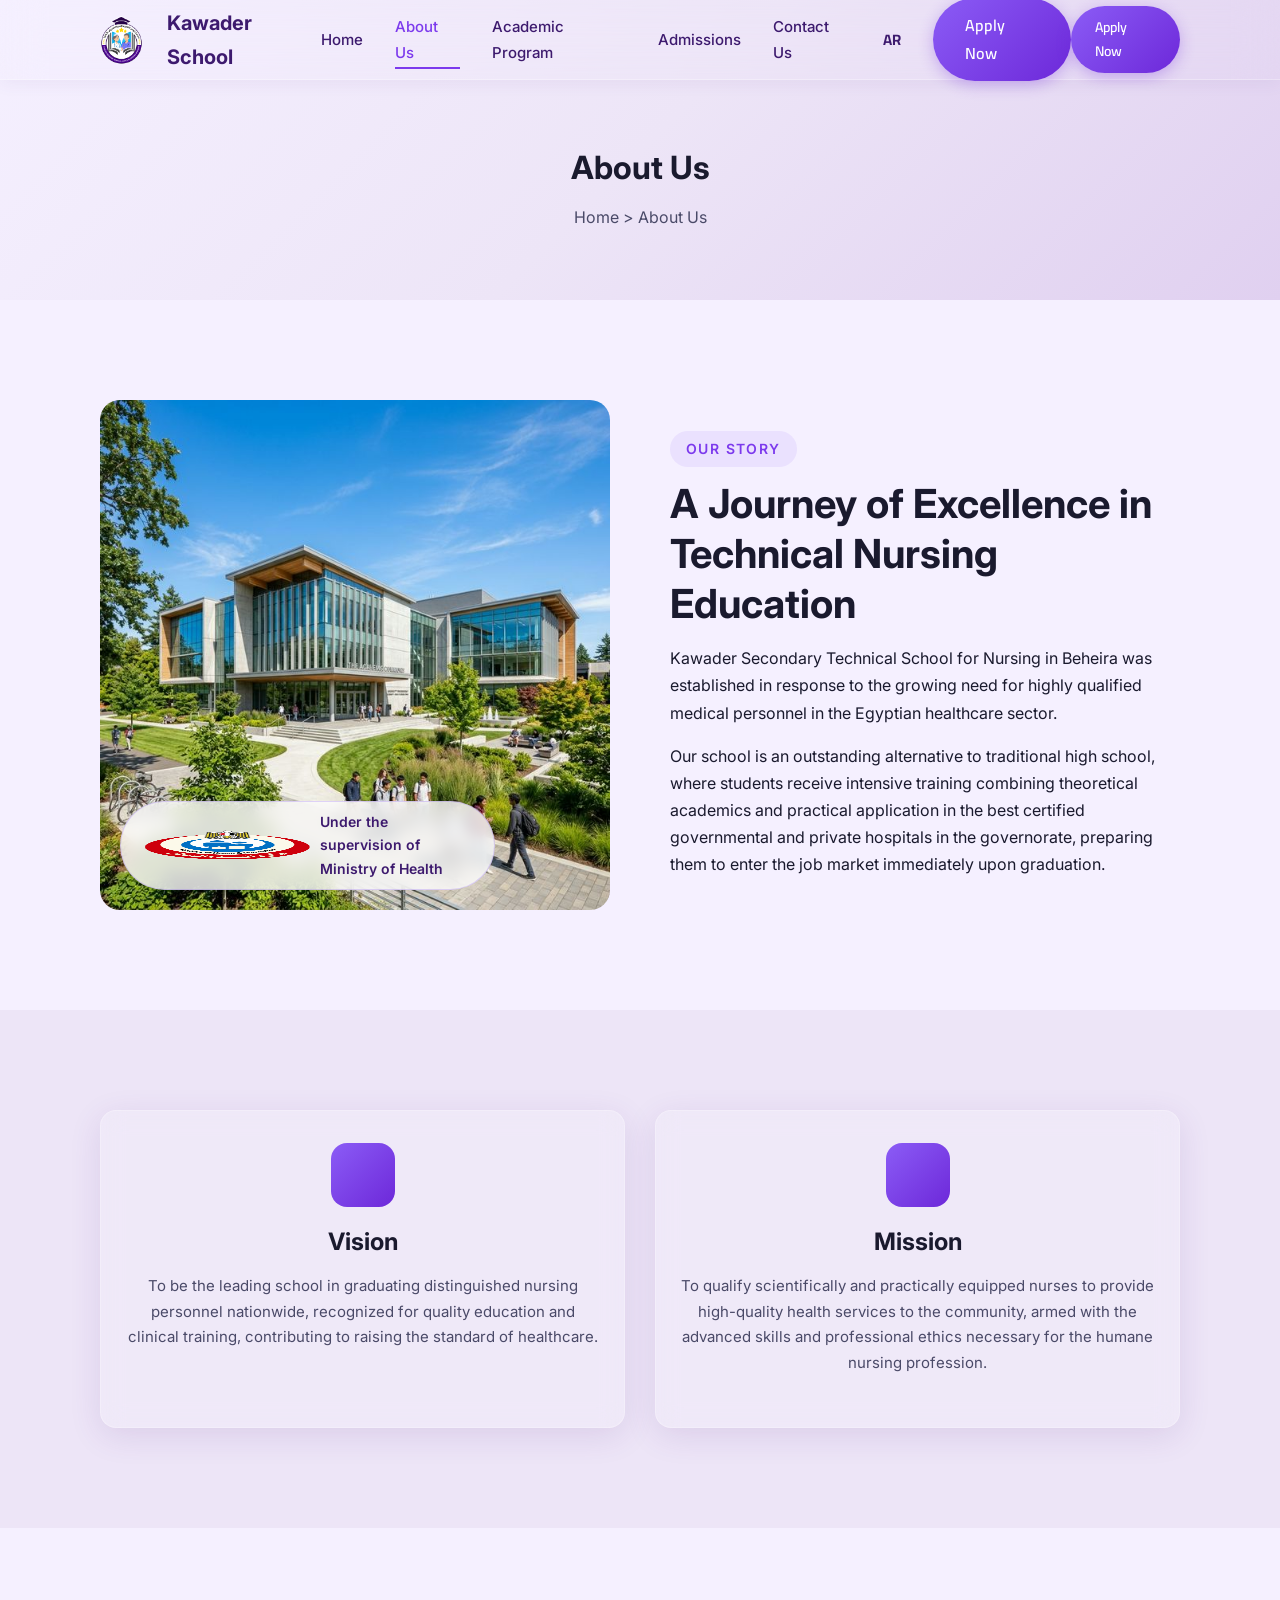
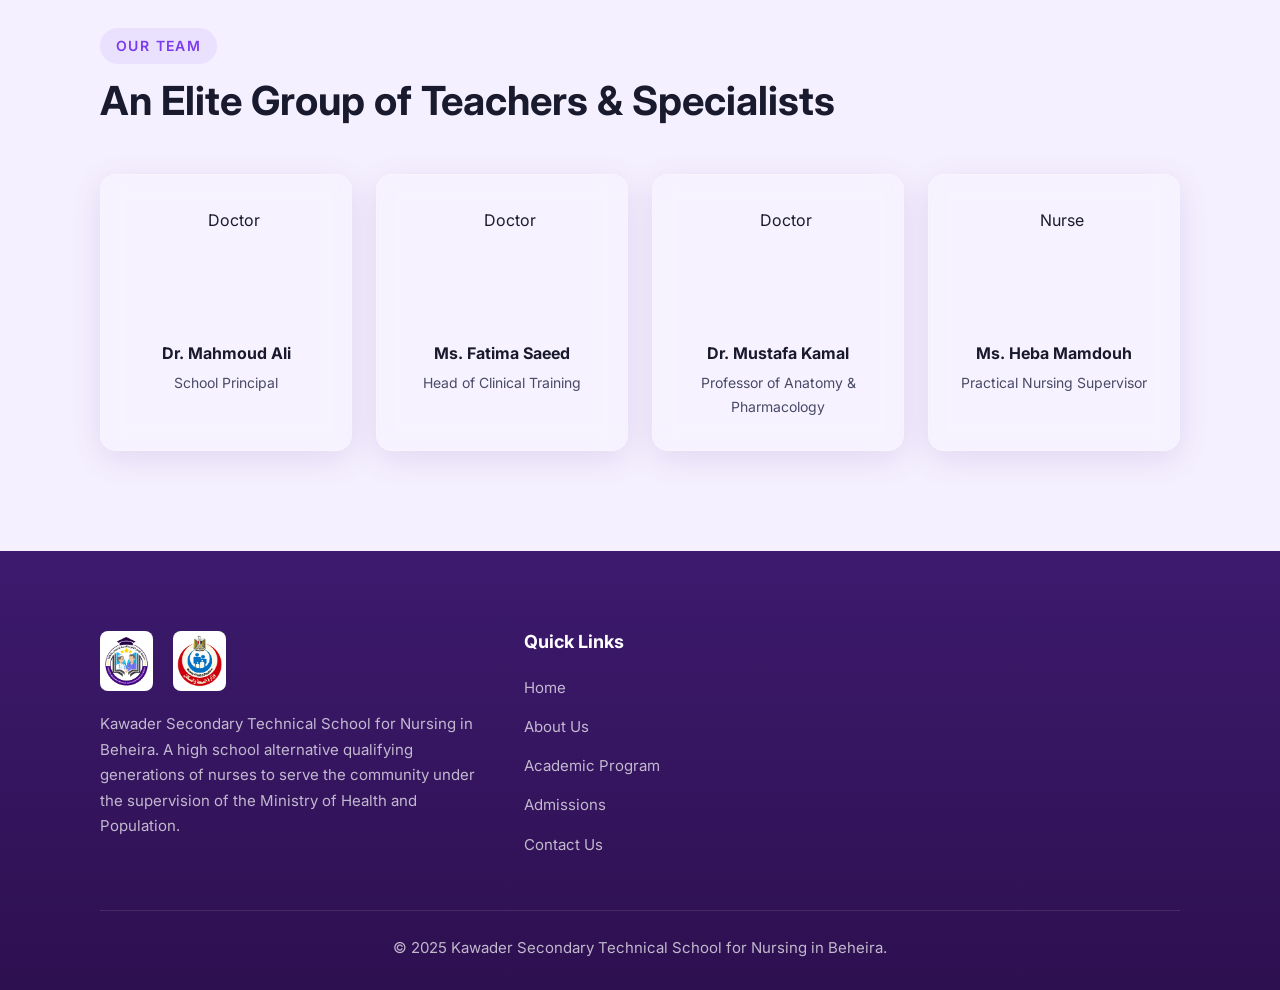
==== about-en.html @ 87cfde13 "added English version, and added assets" ====
<!DOCTYPE html>
<html lang="en" dir="ltr">
<head>
  <meta charset="UTF-8">
  <meta name="viewport" content="width=device-width, initial-scale=1.0">
  <title>About Us | Kawader Nursing School</title>
  <link href="https://fonts.googleapis.com/css2?family=Cairo:wght@400;500;600;700;800&family=Inter:wght@400;500;600;700;800&display=swap" rel="stylesheet">
  <script src="https://unpkg.com/@phosphor-icons/web"></script>
  <link rel="stylesheet" href="styles.css">
  <style>
    body { font-family: var(--font-en); text-align: left; direction: ltr; }
    .section-header, .section-header.center, .footer-col { text-align: left; }
    .footer-links a:hover { padding-left: 5px; padding-right: 0; }
    .nav-logo span { padding-left: 12px; }
    .about-grid, .faculty-grid { text-align: left; }
    .about-est-badge { left: 20px; right: auto; }
    .mini-hero { height: 300px; display: flex; flex-direction: column; align-items: center; justify-content: center; background: var(--gradient-hero); text-align: center; padding-top: 80px; position: relative; overflow: hidden; }
    .faculty-grid { display: grid; grid-template-columns: repeat(4, 1fr); gap: 24px; }
    .faculty-card { padding: 32px 24px; text-align: center; }
    .faculty-photo { width: 120px; height: 120px; border-radius: 50%; margin: 0 auto 16px; object-fit: cover; }
    @media (max-width: 1024px) { .faculty-grid { grid-template-columns: repeat(2, 1fr); } }
    @media (max-width: 768px) { 
      .faculty-grid { grid-template-columns: 1fr; } 
      .nav-links { left: -100%; right: auto; transition: 0.4s left ease; box-shadow: 10px 0 30px rgba(0,0,0,0.1); }
      .nav-links.active { left: 0; right: auto; }
    }
  </style>
</head>
<body>
  <nav class="navbar glass-nav">
    <div class="container nav-container">
      <a href="index-en.html" class="nav-logo">
        <img src="assets/logo.png" alt="Kawader Nursing School">
        <span>Kawader School</span>
      </a>
      <div class="nav-links">
        <a href="index-en.html" class="nav-link">Home</a>
        <a href="about-en.html" class="nav-link active">About Us</a>
        <a href="program-en.html" class="nav-link">Academic Program</a>
        <a href="admissions-en.html" class="nav-link">Admissions</a>
        <a href="contact-en.html" class="nav-link">Contact Us</a>
        <a href="about.html" class="nav-link" style="font-weight: 700; font-family: var(--font-ar);">AR</a>
        <a href="admissions-en.html" class="btn btn-primary d-mobile-only">Apply Now</a>
      </div>
      <div class="nav-cta">
        <a href="admissions-en.html" class="btn btn-primary d-desktop-only" style="padding: 10px 24px; font-size: 14px;">Apply Now</a>
        <button class="mobile-menu-btn"><i class="ph ph-list"></i></button>
      </div>
    </div>
  </nav>

  <header class="mini-hero">
    <h1 class="animate-on-scroll">About Us</h1>
    <p class="animate-on-scroll" style="color: var(--color-text-secondary); margin-top: 8px;">Home > About Us</p>
  </header>

  <section class="section">
    <div class="container about-grid">
      <div class="about-image animate-on-scroll">
        <img src="assets/school_campus.png" alt="School Campus" style="border-radius: 20px;">
        <div class="glass-badge about-est-badge" style="background: rgba(255,255,255,0.8);">
          <img src="assets/ministry_logo.png" alt="Ministry" style="height: 30px; border-radius: 4px;"> Under the supervision of Ministry of Health
        </div>
      </div>
      <div class="about-content animate-on-scroll">
        <span class="section-label">Our Story</span>
        <h2 class="section-title">A Journey of Excellence in Technical Nursing Education</h2>
        <p style="margin-bottom: 16px;">Kawader Secondary Technical School for Nursing in Beheira was established in response to the growing need for highly qualified medical personnel in the Egyptian healthcare sector.</p>
        <p>Our school is an outstanding alternative to traditional high school, where students receive intensive training combining theoretical academics and practical application in the best certified governmental and private hospitals in the governorate, preparing them to enter the job market immediately upon graduation.</p>
      </div>
    </div>
  </section>

  <section class="section section-alt">
    <div class="container programs-grid" style="grid-template-columns: 1fr 1fr;">
      <div class="glass-card program-card animate-on-scroll">
        <div class="icon-wrapper"><i class="ph ph-binoculars"></i></div>
        <h3 style="font-size: 24px; margin-bottom: 16px;">Vision</h3>
        <p>To be the leading school in graduating distinguished nursing personnel nationwide, recognized for quality education and clinical training, contributing to raising the standard of healthcare.</p>
      </div>
      <div class="glass-card program-card animate-on-scroll" style="transition-delay: 0.15s">
        <div class="icon-wrapper"><i class="ph ph-target"></i></div>
        <h3 style="font-size: 24px; margin-bottom: 16px;">Mission</h3>
        <p>To qualify scientifically and practically equipped nurses to provide high-quality health services to the community, armed with the advanced skills and professional ethics necessary for the humane nursing profession.</p>
      </div>
    </div>
  </section>

  <section class="section">
    <div class="container">
      <div class="section-header animate-on-scroll">
        <span class="section-label">Our Team</span>
        <h2 class="section-title">An Elite Group of Teachers & Specialists</h2>
      </div>
      <div class="faculty-grid">
        <div class="glass-card faculty-card interactive-card animate-on-scroll">
          <img src="https://images.unsplash.com/photo-1559839734-2b71ea197ec2?auto=format&fit=crop&q=80&w=300" class="faculty-photo" alt="Doctor">
          <h4>Dr. Mahmoud Ali</h4>
          <p style="color: var(--color-text-secondary); font-size: 14px;">School Principal</p>
        </div>
        <div class="glass-card faculty-card interactive-card animate-on-scroll" style="transition-delay: 0.1s">
          <img src="https://images.unsplash.com/photo-1594824436998-ef224e756c60?auto=format&fit=crop&q=80&w=300" class="faculty-photo" alt="Doctor">
          <h4>Ms. Fatima Saeed</h4>
          <p style="color: var(--color-text-secondary); font-size: 14px;">Head of Clinical Training</p>
        </div>
        <div class="glass-card faculty-card interactive-card animate-on-scroll" style="transition-delay: 0.2s">
          <img src="https://images.unsplash.com/photo-1612349317150-e413f6a5b16d?auto=format&fit=crop&q=80&w=300" class="faculty-photo" alt="Doctor">
          <h4>Dr. Mustafa Kamal</h4>
          <p style="color: var(--color-text-secondary); font-size: 14px;">Professor of Anatomy & Pharmacology</p>
        </div>
        <div class="glass-card faculty-card interactive-card animate-on-scroll" style="transition-delay: 0.3s">
          <img src="https://images.unsplash.com/photo-1527613426441-4da17471b66d?auto=format&fit=crop&q=80&w=300" class="faculty-photo" alt="Nurse">
          <h4>Ms. Heba Mamdouh</h4>
          <p style="color: var(--color-text-secondary); font-size: 14px;">Practical Nursing Supervisor</p>
        </div>
      </div>
    </div>
  </section>

  <footer class="footer">
    <div class="container">
      <div class="footer-grid">
        <div class="footer-col" style="grid-column: span 1;">
          <div class="footer-logos">
            <img src="assets/logo.png" alt="School Logo">
            <img src="assets/ministry_logo.png" alt="Ministry of Health Logo">
          </div>
          <p>Kawader Secondary Technical School for Nursing in Beheira. A high school alternative qualifying generations of nurses to serve the community under the supervision of the Ministry of Health and Population.</p>
        </div>
        <div class="footer-col">
          <h4>Quick Links</h4>
          <ul class="footer-links">
            <li><a href="index-en.html">Home</a></li>
            <li><a href="about-en.html">About Us</a></li>
            <li><a href="program-en.html">Academic Program</a></li>
            <li><a href="admissions-en.html">Admissions</a></li>
            <li><a href="contact-en.html">Contact Us</a></li>
          </ul>
        </div>
      </div>
      <div class="footer-bottom">
        <p>© 2025 Kawader Secondary Technical School for Nursing in Beheira.</p>
      </div>
    </div>
  </footer>
  <script src="app.js"></script>
</body>
</html>
---- styles.css ----
/* =========================================================================
   Kawader School - V1 (Glassmorphism + Purple) 
   ========================================================================= */

@import url('https://fonts.googleapis.com/css2?family=Cairo:wght@400;500;600;700;800&family=Inter:wght@400;500;600;700;800&display=swap');

:root {
  /* Colors */
  --color-primary: #5B2D8E;
  --color-primary-dark: #3D1A6E;
  --color-primary-light: #E8D5F5;
  --color-accent: #7C3AED;
  --color-accent-gradient-start: #8B5CF6;
  --color-accent-gradient-end: #6D28D9;
  
  --color-bg-primary: #F5F0FF;
  --color-bg-secondary: #EDE5F7;
  --color-surface: #FFFFFF;
  --color-text-primary: #1A1A2E;
  --color-text-secondary: #4A4A68;
  --color-text-muted: #9CA3AF;
  --color-border: #D8C8F0;
  
  --color-success: #10B981;
  --color-warning: #F59E0B;
  --color-error: #EF4444;
  --color-info: #6366F1;
  
  /* Gradients */
  --gradient-primary: linear-gradient(135deg, #8B5CF6 0%, #6D28D9 100%);
  --gradient-hero: linear-gradient(135deg, #F5F0FF 0%, #EDE5F7 50%, #E0D0F0 100%);
  --gradient-footer: linear-gradient(180deg, #3D1A6E 0%, #2D1050 100%);
  --gradient-card-hover: linear-gradient(135deg, rgba(139, 92, 246, 0.05) 0%, rgba(109, 40, 217, 0.08) 100%);
  --gradient-glass: linear-gradient(135deg, rgba(255,255,255,0.25) 0%, rgba(255,255,255,0.05) 100%);
  
  /* Typography */
  --font-ar: 'Cairo', 'Noto Sans Arabic', sans-serif;
  --font-en: 'Inter', 'Helvetica Neue', sans-serif;
  
  /* Spacing */
  --section-padding-y: 100px;
  --section-padding-x: 60px;
  --container-max-width: 1200px;
  --card-border-radius: 20px;
  --button-border-radius: 100px;
  
  /* Transitions */
  --transition-default: all 0.3s cubic-bezier(0.4, 0, 0.2, 1);
  --transition-slow: all 0.6s cubic-bezier(0.4, 0, 0.2, 1);
}

/* Base Styles */
* {
  box-sizing: border-box;
  margin: 0;
  padding: 0;
}

body {
  font-family: var(--font-ar);
  color: var(--color-text-primary);
  background-color: var(--color-bg-primary);
  line-height: 1.7;
  overflow-x: hidden;
  direction: rtl;
  text-align: right;
  position: relative;
}

/* Optional background decorations to make glass pop */
.bg-decorations {
  position: fixed;
  top: 0; left: 0; width: 100vw; height: 100vh;
  z-index: -1;
  overflow: hidden;
  pointer-events: none;
}
.bg-circle {
  position: absolute;
  border-radius: 50%;
  filter: blur(80px); /* Heavy blur for soft atmospheric look */
  opacity: 0.4;
}
.bg-circle-1 { width: 500px; height: 500px; background: #8B5CF6; top: -150px; right: -100px; }
.bg-circle-2 { width: 400px; height: 400px; background: #C4B5FD; top: 40%; left: -100px; opacity: 0.3;}
.bg-circle-3 { width: 600px; height: 600px; background: #E8D5F5; bottom: -200px; right: 20%; opacity: 0.5;}

h1, h2, h3, h4, h5, h6 {
  color: var(--color-text-primary);
  line-height: 1.25;
  margin-bottom: 0.5rem;
}

a {
  text-decoration: none;
  color: var(--color-accent);
  transition: var(--transition-default);
}

img {
  max-width: 100%;
  height: auto;
  display: block;
}

ul {
  list-style: none;
}

.container {
  max-width: var(--container-max-width);
  margin: 0 auto;
  padding: 0 var(--section-padding-x);
  position: relative;
  z-index: 2;
}

.section {
  padding: var(--section-padding-y) 0;
  position: relative;
}

.section-alt {
  background-color: var(--color-bg-secondary);
}

/* Glassmorphism Utilities */
.glass-card {
  background: rgba(255, 255, 255, 0.15);
  backdrop-filter: blur(12px);
  -webkit-backdrop-filter: blur(12px);
  border: 1px solid rgba(255, 255, 255, 0.25);
  border-radius: 16px;
  box-shadow: 0 8px 32px rgba(91, 45, 142, 0.12);
}

.glass-nav {
  background: rgba(255, 255, 255, 0.70);
  backdrop-filter: blur(20px);
  -webkit-backdrop-filter: blur(20px);
  border-bottom: 1px solid rgba(255, 255, 255, 0.30);
  box-shadow: 0 4px 16px rgba(91, 45, 142, 0.06);
}

.glass-badge {
  background: rgba(139, 92, 246, 0.15);
  backdrop-filter: blur(8px);
  -webkit-backdrop-filter: blur(8px);
  border: 1px solid rgba(139, 92, 246, 0.25);
  border-radius: 100px;
  padding: 8px 20px;
  display: inline-flex;
  align-items: center;
  gap: 8px;
  color: var(--color-primary-dark);
  font-weight: 600;
  font-size: 14px;
}

.glass-stats {
  background: rgba(255, 255, 255, 0.20);
  backdrop-filter: blur(16px);
  -webkit-backdrop-filter: blur(16px);
  border: 1px solid rgba(255, 255, 255, 0.30);
  border-radius: 20px;
  box-shadow: 0 8px 32px rgba(91, 45, 142, 0.15);
}

.glass-dark {
  background: rgba(61, 26, 110, 0.60);
  backdrop-filter: blur(16px);
  -webkit-backdrop-filter: blur(16px);
  border: 1px solid rgba(139, 92, 246, 0.30);
  border-radius: 20px;
  color: #FFFFFF;
}

/* Navigation */
.navbar {
  position: fixed;
  top: 0; left: 0; right: 0;
  height: 80px;
  z-index: 1000;
  transition: var(--transition-default);
  display: flex;
  align-items: center;
  background: transparent;
}
.navbar.scrolled {
  background: rgba(255, 255, 255, 0.70);
  backdrop-filter: blur(20px);
  -webkit-backdrop-filter: blur(20px);
  border-bottom: 1px solid rgba(255, 255, 255, 0.30);
  box-shadow: 0 4px 16px rgba(91, 45, 142, 0.06);
}

.nav-container {
  display: flex;
  justify-content: space-between;
  align-items: center;
  width: 100%;
}

.nav-logo {
  display: flex;
  align-items: center;
  gap: 12px;
  font-weight: 700;
  color: var(--color-primary-dark);
  font-size: 20px;
}

.nav-logo img {
  height: 50px;
}

.nav-links {
  display: flex;
  gap: 32px;
  align-items: center;
}

.nav-link {
  color: var(--color-primary-dark);
  font-weight: 500;
  font-size: 15px;
  position: relative;
}

.nav-link::after {
  content: '';
  position: absolute;
  bottom: -4px; right: 0;
  width: 0; height: 2px;
  background-color: var(--color-accent);
  transition: width 0.3s ease;
}

.nav-link:hover::after, .nav-link.active::after {
  width: 100%;
}

.nav-link.active {
  color: var(--color-accent);
}

.mobile-menu-btn {
  display: none;
  background: none;
  border: none;
  font-size: 24px;
  color: var(--color-primary-dark);
  cursor: pointer;
}

/* Buttons */
.btn {
  display: inline-flex;
  align-items: center;
  justify-content: center;
  font-family: var(--font-ar);
  font-size: 16px;
  font-weight: 600;
  border-radius: var(--button-border-radius);
  cursor: pointer;
  transition: var(--transition-default);
  gap: 8px;
}

.btn-primary {
  background: var(--gradient-primary);
  color: #FFFFFF;
  padding: 14px 32px;
  border: none;
  box-shadow: 0 4px 15px rgba(109, 40, 217, 0.30);
}
.btn-primary:hover {
  transform: translateY(-2px);
  box-shadow: 0 8px 25px rgba(109, 40, 217, 0.45);
  color: #FFFFFF;
}

.btn-secondary {
  background: transparent;
  color: var(--color-accent);
  padding: 14px 32px;
  border: 2px solid var(--color-accent);
}
.btn-secondary:hover {
  background: rgba(124, 58, 237, 0.08);
  transform: translateY(-2px);
}

.btn-white {
  background: #fff;
  color: var(--color-primary);
  padding: 14px 32px;
  border: none;
  box-shadow: 0 4px 15px rgba(0,0,0,0.1);
}
.btn-white:hover {
  transform: translateY(-2px);
  box-shadow: 0 8px 25px rgba(255,255,255,0.2);
}

.btn-white-outline {
  background: transparent;
  color: #fff;
  padding: 14px 32px;
  border: 2px solid #fff;
}
.btn-white-outline:hover {
  background: rgba(255,255,255,0.1);
  transform: translateY(-2px);
}

.btn-ghost {
  background: transparent;
  color: var(--color-accent);
  padding: 8px 0;
  border: none;
  gap: 8px;
}
.btn-ghost:hover {
  gap: 12px;
}
.btn-ghost i {
  transition: transform 0.3s;
}

/* Section Headers */
.section-header {
  margin-bottom: 48px;
  text-align: right;
}
.section-header.center {
  text-align: center;
}

.section-label {
  font-size: 14px;
  font-weight: 600;
  color: var(--color-accent);
  text-transform: uppercase;
  letter-spacing: 0.1em;
  margin-bottom: 12px;
  display: inline-block;
  background: rgba(139, 92, 246, 0.10);
  padding: 6px 16px;
  border-radius: 100px;
}
.glass-dark .section-label {
  background: rgba(255,255,255,0.15);
  color: #fff;
}

.section-title {
  font-size: 40px;
  font-weight: 700;
  color: var(--color-text-primary);
  margin-bottom: 16px;
}
.glass-dark .section-title { color: #fff; }

.section-subtitle {
  font-size: 18px;
  color: var(--color-text-secondary);
  max-width: 600px;
}
.glass-dark .section-subtitle { color: rgba(255,255,255,0.8); }
.section-header.center .section-subtitle {
  margin-inline: auto;
}

/* Hero Section */
.hero {
  min-height: 100vh;
  display: flex;
  align-items: center;
  padding-top: 80px; /* offset navbar */
  background: var(--gradient-hero);
  position: relative;
  overflow: hidden;
}

.hero-container {
  display: grid;
  grid-template-columns: 1fr 1fr;
  gap: 60px;
  align-items: center;
}

.hero-content h1 {
  font-size: 56px;
  font-weight: 800;
  color: var(--color-primary-dark);
  letter-spacing: -0.02em;
  margin-bottom: 24px;
}
.hero-content .hero-subtitle {
  font-size: 20px;
  color: var(--color-text-secondary);
  margin-bottom: 40px;
}
.hero-btns {
  display: flex;
  gap: 16px;
}

.hero-image-wrapper {
  position: relative;
}
.hero-image {
  width: 100%;
  border-radius: 24px;
  object-fit: cover;
  box-shadow: 0 20px 40px rgba(91, 45, 142, 0.15);
}

.floating-badge {
  position: absolute;
  z-index: 10;
  animation: float 6s ease-in-out infinite;
}
.fb-1 { top: -20px; right: -20px; animation-delay: 0s; }
.fb-2 { bottom: 40px; left: -30px; animation-delay: 2s; }
.fb-3 { top: 50%; right: -40px; animation-delay: 4s; }

@keyframes float {
  0% { transform: translateY(0px); }
  50% { transform: translateY(-15px); }
  100% { transform: translateY(0px); }
}

/* About Section */
.about-grid {
  display: grid;
  grid-template-columns: 1fr 1fr;
  gap: 60px;
  align-items: center;
}
.about-image {
  position: relative;
}
.about-image img {
  border-radius: 24px;
  width: 100%;
}
.about-est-badge {
  position: absolute;
  bottom: 20px; right: 20px;
}

/* Programs Overview */
.programs-grid {
  display: grid;
  grid-template-columns: repeat(3, 1fr);
  gap: 30px;
}

.program-card {
  padding: 32px 24px;
  text-align: center;
  transition: all 0.4s cubic-bezier(0.4, 0, 0.2, 1);
  position: relative;
  overflow: hidden;
}

.program-card:hover {
  transform: translateY(-8px);
  box-shadow: 0 20px 40px rgba(91, 45, 142, 0.18);
  border-color: rgba(139, 92, 246, 0.30);
}
.program-card::after {
  content: '';
  position: absolute;
  inset: 0;
  opacity: 0;
  background: radial-gradient(
    600px circle at var(--mouse-x, 50%) var(--mouse-y, 50%),
    rgba(139, 92, 246, 0.08),
    transparent 40%
  );
  transition: opacity 0.4s ease;
  pointer-events: none;
}
.program-card:hover::after {
  opacity: 1;
}

.icon-wrapper {
  width: 64px; height: 64px;
  background: var(--gradient-primary);
  border-radius: 16px;
  display: flex; align-items: center; justify-content: center;
  margin: 0 auto 20px;
  color: #fff; font-size: 28px;
  transition: transform 0.3s ease;
}
.program-card:hover .icon-wrapper {
  transform: scale(1.08);
}
.program-card h4 {
  font-size: 20px;
  margin-bottom: 12px;
}
.program-card p {
  color: var(--color-text-secondary);
  margin-bottom: 20px;
  font-size: 15px;
}

/* Stats */
.stats-bar {
  display: grid;
  grid-template-columns: repeat(4, 1fr);
  background: rgba(255, 255, 255, 0.20);
}
.stat-item {
  text-align: center;
  padding: 32px 24px;
  border-left: 1px solid rgba(255, 255, 255, 0.30);
}
.stat-item:last-child {
  border-left: none;
}
.stat-number {
  font-family: var(--font-en);
  font-size: 48px;
  font-weight: 800;
  color: var(--color-primary);
  line-height: 1.1;
  display: block;
  direction: ltr;
}
.stat-label {
  font-size: 15px;
  font-weight: 500;
  color: var(--color-text-secondary);
  margin-top: 8px;
}

/* CTA Banner */
.cta-banner {
  padding: 60px;
  text-align: center;
  display: flex;
  flex-direction: column;
  align-items: center;
  justify-content: center;
}
.cta-banner .hero-btns {
  margin-top: 24px;
}

/* Footer */
.footer {
  background: var(--gradient-footer);
  color: #fff;
  padding: 80px 0 30px;
}
.footer-grid {
  display: grid;
  grid-template-columns: 2fr 1fr 1fr 1fr;
  gap: 40px;
  margin-bottom: 40px;
}
.footer-col h4 {
  font-size: 18px;
  margin-bottom: 20px;
  color: #fff;
}
.footer p {
  color: rgba(255,255,255,0.7);
  font-size: 15px;
}
.footer-links li {
  margin-bottom: 12px;
}
.footer-links a {
  color: rgba(255,255,255,0.7);
  font-size: 15px;
}
.footer-links a:hover {
  color: var(--color-primary-light);
  padding-right: 5px;
}
.social-icons {
  display: flex;
  gap: 16px;
  margin-top: 20px;
}
.social-icon {
  width: 40px; height: 40px;
  border-radius: 50%;
  background: rgba(255,255,255,0.1);
  display: flex; align-items: center; justify-content: center;
  color: #fff;
  transition: var(--transition-default);
}
.social-icon:hover {
  background: var(--color-accent);
  transform: scale(1.1);
}
.footer-logos {
  display: flex;
  gap: 20px;
  align-items: center;
  margin-bottom: 20px;
}
.footer-logos img {
  height: 60px;
  background: #fff;
  border-radius: 8px;
  padding: 4px;
}
.footer-bottom {
  border-top: 1px solid rgba(255,255,255,0.1);
  padding-top: 24px;
  text-align: center;
  color: rgba(255,255,255,0.5);
  font-size: 14px;
}

/* Animations */
.animate-on-scroll {
  opacity: 0;
  transform: translateY(40px);
  transition: opacity 0.6s cubic-bezier(0.4, 0, 0.2, 1),
              transform 0.6s cubic-bezier(0.4, 0, 0.2, 1);
}

.animate-on-scroll.is-visible {
  opacity: 1;
  transform: translateY(0);
}

/* Responsive */
@media (max-width: 1024px) {
  :root {
    --section-padding-x: 40px;
  }
  .hero-content h1 { font-size: 42px; }
  .section-title { font-size: 32px; }
  .stats-bar { grid-template-columns: 1fr 1fr; }
  .stat-item { border-left: none; border-bottom: 1px solid rgba(255,255,255,0.3); }
  .stat-item:nth-child(even) { border-right: 1px solid rgba(255,255,255,0.3); }
  .footer-grid { grid-template-columns: 1fr 1fr; }
}

@media (max-width: 768px) {
  :root {
    --section-padding-y: 60px;
    --section-padding-x: 20px;
  }
  .nav-links {
    position: fixed;
    top: 0; right: -100%;
    width: 80%; max-width: 300px;
    height: 100vh;
    background: rgba(255,255,255,0.95);
    backdrop-filter: blur(20px);
    flex-direction: column;
    padding: 100px 40px;
    align-items: flex-start;
    transition: 0.4s right ease;
    box-shadow: -10px 0 30px rgba(0,0,0,0.1);
  }
  .nav-links.active { right: 0; }
  .mobile-menu-btn { display: block; z-index: 1001; }
  
  .hero-container { grid-template-columns: 1fr; text-align: center; }
  .hero-btns { justify-content: center; }
  
  .about-grid { grid-template-columns: 1fr; }
  .programs-grid { grid-template-columns: 1fr; }
  .footer-grid { grid-template-columns: 1fr; }
  
  .cta-banner { padding: 40px 20px; }
  .hero-btns { flex-direction: column; width: 100%; }
}
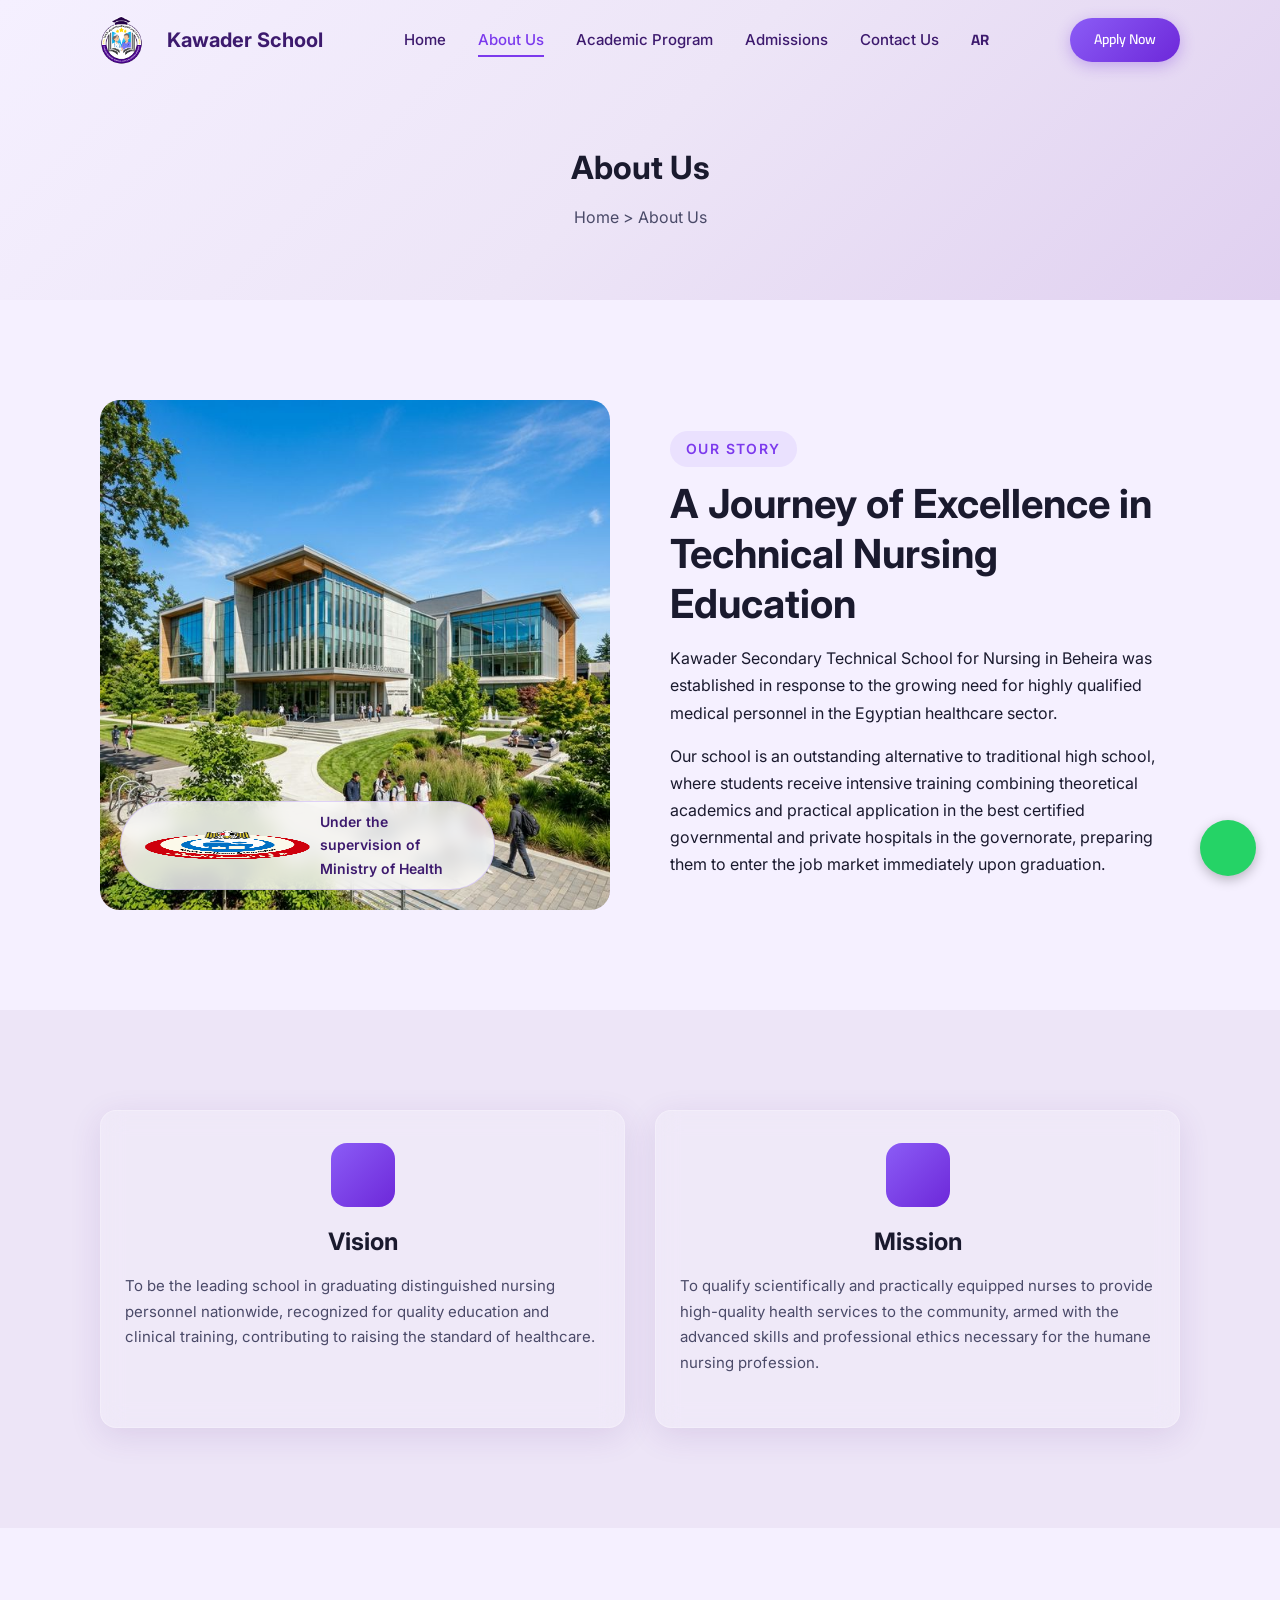
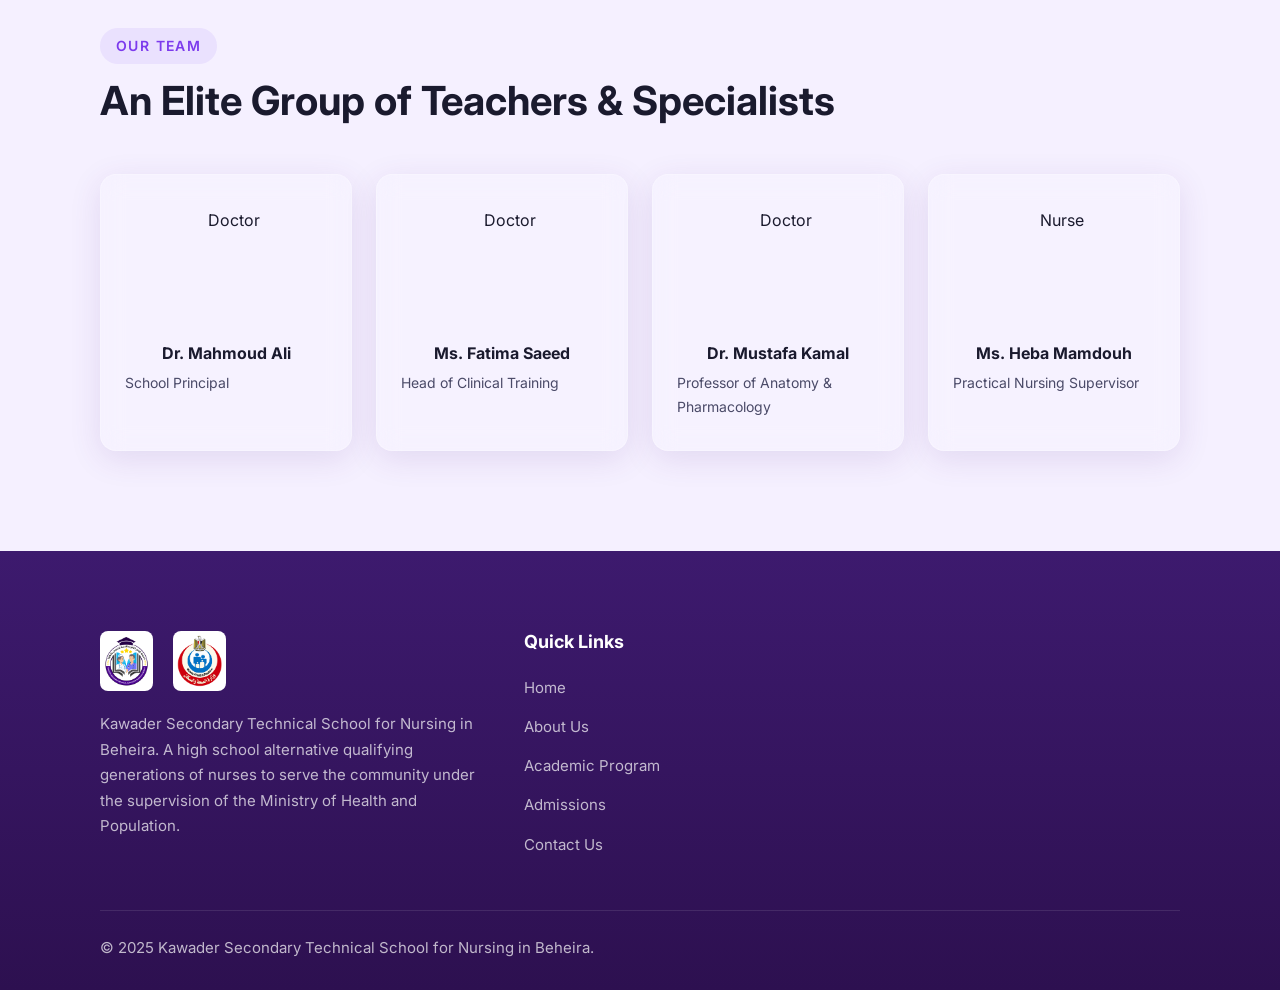
==== commit 1aab6fef: "second fix of the mobile version" ====
--- a/about-en.html
+++ b/about-en.html
@@ -27,7 +27,7 @@
   </style>
 </head>
 <body>
-  <nav class="navbar glass-nav">
+  <nav class="navbar">
     <div class="container nav-container">
       <a href="index-en.html" class="nav-logo">
         <img src="assets/logo.png" alt="Kawader Nursing School">
@@ -127,15 +127,17 @@
           </div>
           <p>Kawader Secondary Technical School for Nursing in Beheira. A high school alternative qualifying generations of nurses to serve the community under the supervision of the Ministry of Health and Population.</p>
         </div>
-        <div class="footer-col">
-          <h4>Quick Links</h4>
-          <ul class="footer-links">
-            <li><a href="index-en.html">Home</a></li>
-            <li><a href="about-en.html">About Us</a></li>
-            <li><a href="program-en.html">Academic Program</a></li>
-            <li><a href="admissions-en.html">Admissions</a></li>
-            <li><a href="contact-en.html">Contact Us</a></li>
-          </ul>
+        <div style="display: grid; grid-template-columns: repeat(auto-fit, minmax(130px, 1fr)); gap: 32px; grid-column: span 2;">
+          <div class="footer-col">
+            <h4>Quick Links</h4>
+            <ul class="footer-links">
+              <li><a href="index-en.html">Home</a></li>
+              <li><a href="about-en.html">About Us</a></li>
+              <li><a href="program-en.html">Academic Program</a></li>
+              <li><a href="admissions-en.html">Admissions</a></li>
+              <li><a href="contact-en.html">Contact Us</a></li>
+            </ul>
+          </div>
         </div>
       </div>
       <div class="footer-bottom">
@@ -143,6 +145,11 @@
       </div>
     </div>
   </footer>
+  
+  <!-- WhatsApp Floating Button -->
+  <a href="#" class="whatsapp-float" aria-label="Chat on WhatsApp">
+    <i class="ph-fill ph-whatsapp-logo"></i>
+  </a>
   <script src="app.js"></script>
 </body>
 </html>
--- a/styles.css
+++ b/styles.css
@@ -67,6 +67,14 @@
   position: relative;
 }
 
+[dir="rtl"] p, [dir="rtl"] ul, [dir="rtl"] li {
+  text-align: right;
+}
+
+[dir="ltr"] p, [dir="ltr"] ul, [dir="ltr"] li {
+  text-align: left;
+}
+
 /* Optional background decorations to make glass pop */
 .bg-decorations {
   position: fixed;
@@ -635,6 +643,10 @@
   transform: translateY(0);
 }
 
+/* Display Utility Classes */
+.d-mobile-only { display: none; }
+.d-desktop-only { display: inline-flex; }
+
 /* Responsive */
 @media (max-width: 1024px) {
   :root {
@@ -650,32 +662,224 @@
 
 @media (max-width: 768px) {
   :root {
-    --section-padding-y: 60px;
-    --section-padding-x: 20px;
-  }
+    --section-padding-y: 48px;
+    --section-padding-x: 16px;
+  }
+  
+  section + section {
+    margin-top: 0;
+  }
+
+  /* — Display utilities — */
+  .d-mobile-only { display: inline-flex; }
+  .d-desktop-only { display: none !important; }
+
+  /* — Mobile Navigation — */
+  .navbar { height: 64px; }
+  .nav-logo img { height: 40px; }
+  .nav-logo span { font-size: 16px; }
+
   .nav-links {
     position: fixed;
     top: 0; right: -100%;
     width: 80%; max-width: 300px;
     height: 100vh;
-    background: rgba(255,255,255,0.95);
+    background: rgba(255,255,255,0.97);
     backdrop-filter: blur(20px);
+    -webkit-backdrop-filter: blur(20px);
     flex-direction: column;
-    padding: 100px 40px;
+    padding: 100px 32px 40px;
     align-items: flex-start;
-    transition: 0.4s right ease;
-    box-shadow: -10px 0 30px rgba(0,0,0,0.1);
+    gap: 8px;
+    transition: 0.4s right cubic-bezier(0.4, 0, 0.2, 1);
+    box-shadow: -10px 0 40px rgba(0,0,0,0.15);
+    z-index: 1000;
+    overflow-y: auto;
+  }
+  .nav-links .nav-link {
+    font-size: 18px;
+    padding: 12px 0;
+    width: 100%;
+    border-bottom: 1px solid rgba(0,0,0,0.06);
   }
   .nav-links.active { right: 0; }
   .mobile-menu-btn { display: block; z-index: 1001; }
-  
-  .hero-container { grid-template-columns: 1fr; text-align: center; }
-  .hero-btns { justify-content: center; }
-  
-  .about-grid { grid-template-columns: 1fr; }
-  .programs-grid { grid-template-columns: 1fr; }
-  .footer-grid { grid-template-columns: 1fr; }
-  
-  .cta-banner { padding: 40px 20px; }
-  .hero-btns { flex-direction: column; width: 100%; }
-}
+
+  /* Mobile Menu Overlay */
+  .nav-overlay {
+    display: none;
+    position: fixed;
+    inset: 0;
+    background: rgba(0,0,0,0.4);
+    z-index: 999;
+    opacity: 0;
+    transition: opacity 0.3s ease;
+  }
+  .nav-overlay.active {
+    display: block;
+    opacity: 1;
+  }
+
+  /* — Hero Section Mobile — */
+  .hero { min-height: auto; padding-top: 80px; padding-bottom: 40px; }
+  .hero-container {
+    grid-template-columns: 1fr;
+    gap: 32px;
+    text-align: center;
+  }
+  .hero-content h1 { font-size: 28px; letter-spacing: -0.5px; }
+  .hero-content .hero-subtitle { font-size: 16px; margin-bottom: 24px; }
+  .hero-btns {
+    flex-direction: column;
+    width: 100%;
+    gap: 12px;
+    justify-content: center;
+    align-items: center;
+  }
+  .hero-btns .btn { width: 100%; max-width: 320px; text-align: center; }
+
+  /* Hero Image & Floating Badges */
+  .hero-image-wrapper { max-width: 100%; }
+  .hero-image { border-radius: 16px; }
+  .floating-badge { font-size: 12px; padding: 6px 14px; }
+  .fb-1 { top: -12px; right: 10px; }
+  .fb-2 { bottom: 20px; left: 10px; }
+  .fb-3 { top: 40%; right: -10px; }
+
+  /* — About Section Mobile — */
+  .about-grid {
+    grid-template-columns: 1fr;
+    gap: 32px;
+    text-align: center;
+  }
+  .about-content { text-align: center; }
+  .about-est-badge { font-size: 12px; padding: 6px 12px; }
+
+  /* — Programs Grid — */
+  .programs-grid { grid-template-columns: 1fr !important; gap: 16px; }
+  .program-card { padding: 24px 20px; }
+  .program-card .icon-wrapper { width: 48px; height: 48px; font-size: 24px; margin-bottom: 12px; }
+  .program-card h4 { font-size: 18px; margin-bottom: 8px; }
+  .program-card p { font-size: 14px; margin-bottom: 16px; }
+
+  /* — Stats Section Mobile — */
+  .stats-bar { grid-template-columns: 1fr 1fr; gap: 16px; }
+  .stat-item { padding: 16px 16px; border: none !important; border-bottom: 1px solid rgba(255,255,255,0.2) !important; }
+  .stat-item:nth-child(even) { border-right: none !important; }
+  .stat-item:nth-child(1), .stat-item:nth-child(2) { border-bottom: 1px solid rgba(255,255,255,0.2) !important; }
+  .stat-item:nth-child(3), .stat-item:nth-child(4) { border-bottom: none !important; }
+  .stat-number { font-size: 32px; }
+  .stat-label { font-size: 13px; }
+
+  /* — Testimonials Mobile — */
+  .testimonials-carousel {
+    display: flex !important;
+    overflow-x: auto;
+    scroll-snap-type: x mandatory;
+    gap: 16px;
+    padding-bottom: 16px;
+    -webkit-overflow-scrolling: touch;
+    width: 100%;
+  }
+  .testimonials-carousel::-webkit-scrollbar { display: none; }
+  .testimonials-carousel .glass-card {
+    min-width: 85vw;
+    scroll-snap-align: center;
+  }
+  .glass-card[style*="grid-template-columns"] { grid-template-columns: 1fr !important; }
+
+  /* — CTA Banner Mobile — */
+  .cta-banner { padding: 32px 16px; border-radius: 16px; }
+  .cta-banner .section-title { font-size: 24px; }
+  .cta-banner .section-subtitle { font-size: 15px; }
+
+  /* — Section Headers Mobile — */
+  .section-header { margin-bottom: 32px; }
+  .section-title { font-size: 26px; }
+  .section-subtitle { font-size: 15px; }
+  .section-label { font-size: 12px; padding: 5px 12px; }
+
+  /* — Footer Mobile — */
+  .footer { padding: 48px 0 24px; }
+  .footer-grid {
+    grid-template-columns: 1fr;
+    gap: 32px;
+    text-align: center;
+  }
+  .footer-logos { justify-content: center; }
+  .social-icons { justify-content: center; }
+  .footer-col h4 { font-size: 16px; }
+  .footer-links a { font-size: 14px; }
+  .footer-bottom { font-size: 12px; }
+  .footer-col ul li[style*="display: flex"] { justify-content: center; }
+
+  /* — Buttons Mobile — */
+  .btn { font-size: 15px; }
+  .btn-primary { padding: 12px 24px; }
+  .btn-secondary { padding: 12px 24px; }
+  .btn-white { padding: 12px 24px; }
+  .btn-white-outline { padding: 12px 24px; }
+
+  /* — Glass Card Padding Mobile — */
+  .glass-card { border-radius: 14px; }
+
+  /* — Mini Hero (sub-pages) Mobile — */
+  .mini-hero { height: 220px; padding-top: 64px; }
+  .mini-hero h1 { font-size: 28px; }
+
+  /* — Contact Grid Mobile — */
+  .contact-grid { grid-template-columns: 1fr; gap: 32px; }
+  .contact-info-card { padding: 16px; }
+
+  /* — Admissions Docs Grid Mobile — */
+  .docs-grid { grid-template-columns: 1fr 1fr; }
+  .form-row { flex-direction: column; gap: 0; }
+
+  /* — Timeline Mobile (program page) — */
+  .timeline { padding-right: 30px; }
+  .timeline-marker { right: -46px; width: 30px; height: 30px; font-size: 13px; }
+
+  /* — Faculty Grid Mobile — */
+  .faculty-grid { grid-template-columns: 1fr 1fr; gap: 16px; }
+  .faculty-photo { width: 90px; height: 90px; }
+}
+
+/* Very small phones */
+@media (max-width: 400px) {
+  :root { --section-padding-x: 12px; }
+  .hero-content h1 { font-size: 24px; }
+  .section-title { font-size: 22px; }
+  .stat-number { font-size: 28px; }
+  .stats-bar { grid-template-columns: 1fr; }
+  .stat-item { border: none; border-bottom: 1px solid rgba(255,255,255,0.2); }
+  .docs-grid { grid-template-columns: 1fr; }
+  .faculty-grid { grid-template-columns: 1fr; }
+  .floating-badge { display: none; }
+  .nav-links { width: 90%; max-width: none; }
+}
+
+/* WhatsApp Float Button */
+.whatsapp-float {
+  position: fixed;
+  bottom: 24px;
+  left: 24px;
+  width: 56px;
+  height: 56px;
+  background: #25D366;
+  border-radius: 50%;
+  display: flex;
+  align-items: center;
+  justify-content: center;
+  box-shadow: 0 4px 12px rgba(0,0,0,0.25);
+  z-index: 999;
+  color: white;
+  font-size: 28px;
+  transition: transform 0.3s ease;
+}
+.whatsapp-float:hover {
+  transform: scale(1.1);
+}
+[dir="ltr"] .whatsapp-float {
+  left: auto;
+  right: 24px;
+}
